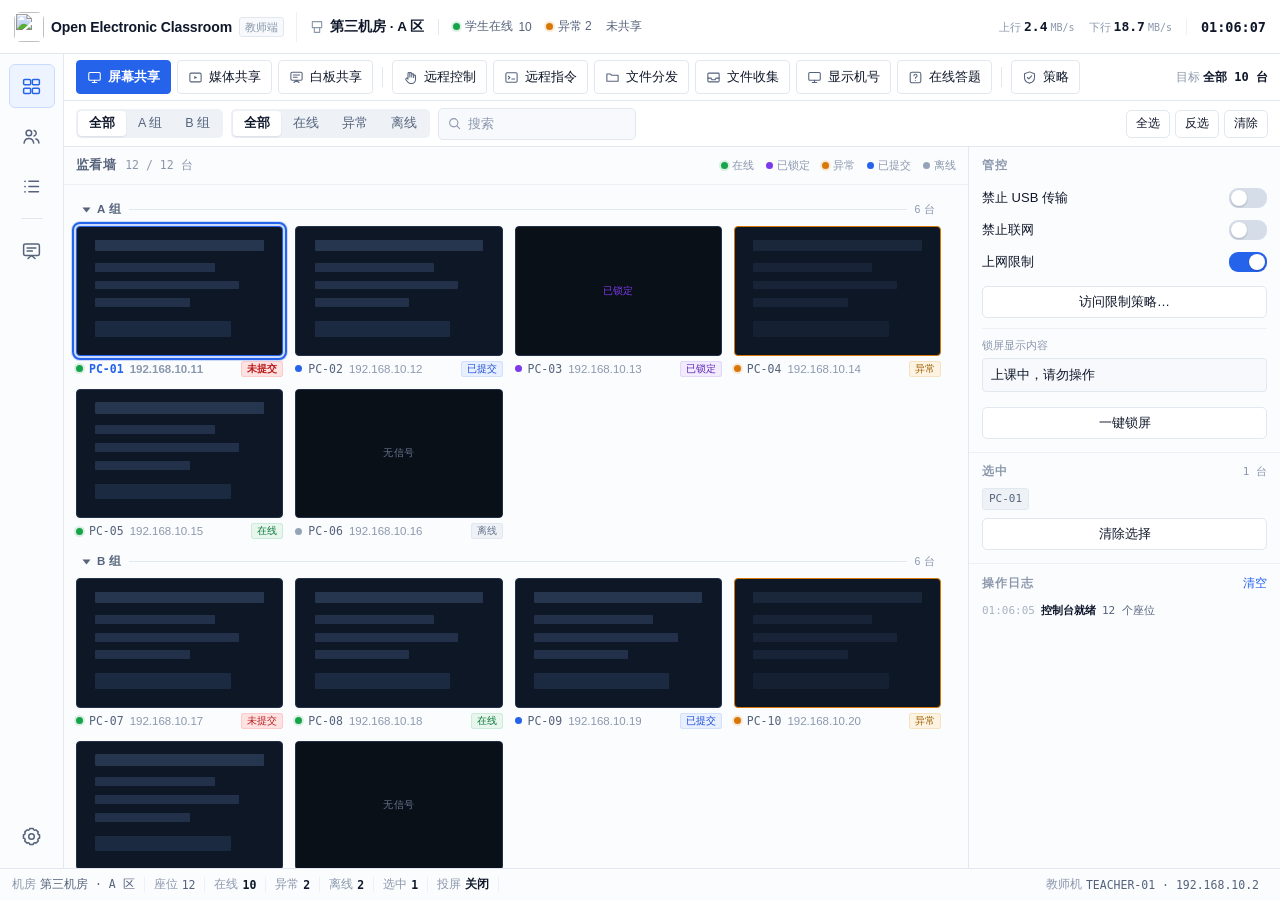
==== Teacher/web-console/index.html @ ee1d88e8 "feat(web-console): 机房控制台界面重做 - 监看墙按组分组、可折叠；状态标签（在线/已锁定/异常/已提交/离线） - 管控栏：禁止USB、禁止联网、上网限制；锁屏内容与一键锁屏 - " ====
<!doctype html>
<html lang="zh-CN">
<head>
  <meta charset="UTF-8">
  <meta name="viewport" content="width=device-width, initial-scale=1.0">
  <title>Open Electronic Classroom · 机房控制面板</title>
  <link rel="stylesheet" href="./styles.css">
</head>
<body>
  <svg class="sprite" aria-hidden="true">
    <symbol id="i-screen" viewBox="0 0 24 24"><rect x="2.8" y="4" width="18.4" height="12.5" rx="1.6"/><path d="M8.5 20h7M12 16.5V20"/></symbol>
    <symbol id="i-wall" viewBox="0 0 24 24"><rect x="3" y="4" width="8" height="6" rx="1.2"/><rect x="13" y="4" width="8" height="6" rx="1.2"/><rect x="3" y="14" width="8" height="6" rx="1.2"/><rect x="13" y="14" width="8" height="6" rx="1.2"/></symbol>
    <symbol id="i-list" viewBox="0 0 24 24"><path d="M9 6h11M9 12h11M9 18h11"/><circle cx="4.6" cy="6" r="1" fill="currentColor" stroke="none"/><circle cx="4.6" cy="12" r="1" fill="currentColor" stroke="none"/><circle cx="4.6" cy="18" r="1" fill="currentColor" stroke="none"/></symbol>
    <symbol id="i-seat" viewBox="0 0 24 24"><path d="M5 4h14v9H5z"/><path d="M8 13v7M16 13v7M8 20h8"/></symbol>
    <symbol id="i-power" viewBox="0 0 24 24"><path d="M12 3.6v7.2"/><path d="M7.3 6.7a7.4 7.4 0 1 0 9.4 0"/></symbol>
    <symbol id="i-lock" viewBox="0 0 24 24"><rect x="4.6" y="10.4" width="14.8" height="10" rx="1.6"/><path d="M8 10.4V8a4 4 0 0 1 8 0v2.4"/></symbol>
    <symbol id="i-blank" viewBox="0 0 24 24"><rect x="2.8" y="4" width="18.4" height="12.5" rx="1.6"/><path d="M8.5 20h7M12 16.5V20M4.6 3.6l14.8 14.8"/></symbol>
    <symbol id="i-folder" viewBox="0 0 24 24"><path d="M3 6.5h6l2 2h10v9.5H3z"/></symbol>
    <symbol id="i-globe" viewBox="0 0 24 24"><circle cx="12" cy="12" r="8.6"/><path d="M3.6 10h16.8M3.6 14h16.8M12 3.4c2.2 2.4 3.2 5.4 3.2 8.6S14.2 18.2 12 20.6C9.8 18.2 8.8 15.2 8.8 12S9.8 5.8 12 3.4Z"/></symbol>
    <symbol id="i-media" viewBox="0 0 24 24"><rect x="3" y="5" width="18" height="14" rx="2"/><path d="m10 9.5 5 2.5-5 2.5z" fill="currentColor" stroke="none"/></symbol>
    <symbol id="i-board" viewBox="0 0 24 24"><rect x="3" y="3.5" width="18" height="13" rx="2"/><path d="M8 20l4-3.5 4 3.5M7 8h10M7 11.5h6"/></symbol>
    <symbol id="i-terminal" viewBox="0 0 24 24"><rect x="3" y="4.5" width="18" height="15" rx="2"/><path d="m7 10 2.5 2.2L7 14.4M12.5 14.5h4.5"/></symbol>
    <symbol id="i-policy" viewBox="0 0 24 24"><path d="M12 3 20 6v5.4c0 4.6-3.2 8.4-8 9.6-4.8-1.2-8-5-8-9.6V6z"/><path d="m8.6 12 2.2 2.2 4.6-4.8"/></symbol>
    <symbol id="i-answer" viewBox="0 0 24 24"><rect x="3.5" y="3.5" width="17" height="17" rx="3"/><path d="M9.5 9.3a2.5 2.5 0 1 1 3.4 2.3c-.8.35-1.1.85-1.1 1.7M11.9 16.8h.01"/></symbol>
    <symbol id="i-inbox" viewBox="0 0 24 24"><path d="M3 13V6.5A1.5 1.5 0 0 1 4.5 5h15A1.5 1.5 0 0 1 21 6.5V13"/><path d="M3 13h5l1.5 2.5h5L16 13h5v4.5A1.5 1.5 0 0 1 19.5 19h-15A1.5 1.5 0 0 1 3 17.5z"/></symbol>
    <symbol id="i-app" viewBox="0 0 24 24"><rect x="3" y="4" width="18" height="16" rx="1.8"/><path d="m10 8.5 5.5 3.5L10 15.5z" fill="currentColor" stroke="none"/></symbol>
    <symbol id="i-control" viewBox="0 0 24 24"><path d="M8 13V5.5a1.5 1.5 0 0 1 3 0V11m0-5.5a1.5 1.5 0 0 1 3 0V11m0-3.5a1.5 1.5 0 0 1 3 0V12m0-2.5a1.5 1.5 0 0 1 3 0v5.8c0 3.4-2.7 6.2-6.1 6.2h-1.4a6 6 0 0 1-4.2-1.7L4.8 16a1.7 1.7 0 0 1 2.4-2.4L8 14.5"/></symbol>
    <symbol id="i-users" viewBox="0 0 24 24"><circle cx="9" cy="8" r="3.2"/><path d="M3.5 19.5c.5-3.3 2.4-5.2 5.5-5.2s5 1.9 5.5 5.2"/><path d="M15 5.2a3.2 3.2 0 0 1 0 6.2M17 14.8c2.2.4 3.3 2 3.5 4.7"/></symbol>
    <symbol id="i-usb" viewBox="0 0 24 24"><path d="M12 3v13M12 3 9.8 5.5M12 3l2.2 2.5M12 9.5 7 13v2.5M12 7l5 3v2.5M12 16a2 2 0 1 0 0 4 2 2 0 0 0 0-4Z"/></symbol>
    <symbol id="i-wifi" viewBox="0 0 24 24"><path d="M3 8.5a14.5 14.5 0 0 1 18 0M6 12a10.1 10.1 0 0 1 12 0M9 15.3a5.1 5.1 0 0 1 6 0"/><circle cx="12" cy="19" r="1.1" fill="currentColor" stroke="none"/></symbol>
    <symbol id="i-shield" viewBox="0 0 24 24"><path d="M12 3 20 6v5.4c0 4.6-3.2 8.4-8 9.6-4.8-1.2-8-5-8-9.6V6z"/><path d="m8.6 12 2.2 2.2 4.6-4.8"/></symbol>
    <symbol id="i-search" viewBox="0 0 24 24"><circle cx="10.8" cy="10.8" r="6.6"/><path d="m15.8 15.8 4.4 4.4"/></symbol>
    <symbol id="i-settings" viewBox="0 0 24 24"><circle cx="12" cy="12" r="3.2"/><path d="M19.4 15a1.7 1.7 0 0 0 .3 1.9l.1.1-2.8 2.8-.1-.1a1.7 1.7 0 0 0-1.9-.3 1.7 1.7 0 0 0-1 1.6v.2h-4V21a1.7 1.7 0 0 0-1-1.6 1.7 1.7 0 0 0-1.9.3l-.1.1L4.2 17l.1-.1a1.7 1.7 0 0 0 .3-1.9A1.7 1.7 0 0 0 3 14H2.8v-4H3a1.7 1.7 0 0 0 1.6-1 1.7 1.7 0 0 0-.3-1.9L4.2 7 7 4.2l.1.1A1.7 1.7 0 0 0 9 4.6a1.7 1.7 0 0 0 1-1.6v-.2h4V3a1.7 1.7 0 0 0 1 1.6 1.7 1.7 0 0 0 1.9-.3l.1-.1L19.8 7l-.1.1a1.7 1.7 0 0 0-.3 1.9 1.7 1.7 0 0 0 1.6 1h.2v4H21a1.7 1.7 0 0 0-1.6 1Z"/></symbol>
    <symbol id="i-check" viewBox="0 0 24 24"><path d="m5 12 4.2 4.2L19 6.5"/></symbol>
  </svg>

  <div class="shell">
    <header class="topbar">
      <div class="brand">
        <img class="brand-mark" src="../icon/first/app-icon.png" alt="" draggable="false">
        <span class="brand-name">Open Electronic Classroom</span>
        <span class="brand-tag">教师端</span>
      </div>

      <div class="topbar-mid">
        <span class="room">
          <svg class="room-icon"><use href="#i-seat"></use></svg>
          第三机房 · A 区
        </span>
        <span class="topbar-div"></span>
        <span class="status-inline"><i class="led" data-tone="ok"></i>学生在线 <span id="topOnline">12</span></span>
        <span class="status-inline"><i class="led" data-tone="warn"></i>异常 2</span>
        <span class="status-inline"><i class="led" data-tone="live" id="castLed" hidden></i><span id="castState">投屏关闭</span></span>
      </div>

      <div class="topbar-right">
        <span class="metric"><span class="metric-k">上行</span><span class="metric-v">2.4</span><span class="metric-u">MB/s</span></span>
        <span class="metric"><span class="metric-k">下行</span><span class="metric-v">18.7</span><span class="metric-u">MB/s</span></span>
        <time class="clock" id="clock">13:56:00</time>
      </div>
    </header>

    <div class="body">
      <nav class="rail" aria-label="视图与快捷开关">
        <button type="button" class="rail-btn is-active" data-view="wall" aria-label="监看墙" title="监看墙">
          <svg><use href="#i-wall"></use></svg>
        </button>
        <button type="button" class="rail-btn" data-view="groups" aria-label="分组管理" title="分组管理">
          <svg><use href="#i-users"></use></svg>
        </button>
        <button type="button" class="rail-btn" data-view="list" aria-label="列表" title="列表">
          <svg><use href="#i-list"></use></svg>
        </button>
        <span class="rail-div"></span>
        <button type="button" class="rail-btn" data-view="board" aria-label="白板" title="白板">
          <svg><use href="#i-board"></use></svg>
        </button>
        <span class="rail-spacer"></span>
        <button type="button" class="rail-btn" id="railSettings" aria-label="设置" title="设置">
          <svg><use href="#i-settings"></use></svg>
        </button>
      </nav>

      <main class="stage">
        <div class="actionbar" role="toolbar" aria-label="设备操作">
          <button type="button" class="abtn abtn-primary" id="castToggle">
            <svg><use href="#i-screen"></use></svg>
            <span id="castToggleLabel">屏幕共享</span>
          </button>
          <button type="button" class="abtn" id="mediaBtn">
            <svg><use href="#i-media"></use></svg>媒体共享
          </button>
          <button type="button" class="abtn" id="boardBtn">
            <svg><use href="#i-board"></use></svg>白板共享
          </button>
          <span class="ab-div"></span>
          <button type="button" class="abtn" id="remoteBtn">
            <svg><use href="#i-control"></use></svg>远程控制
          </button>
          <button type="button" class="abtn" id="remoteCmdBtn">
            <svg><use href="#i-terminal"></use></svg>远程指令
          </button>
          <button type="button" class="abtn" data-task="file">
            <svg><use href="#i-folder"></use></svg>文件分发
          </button>
          <button type="button" class="abtn" id="collectBtn">
            <svg><use href="#i-inbox"></use></svg>文件收集
          </button>
          <button type="button" class="abtn" id="labelBtn">
            <svg><use href="#i-screen"></use></svg>显示机号
          </button>
          <button type="button" class="abtn" id="quizBtn">
            <svg><use href="#i-answer"></use></svg>在线答题
          </button>
          <span class="ab-div"></span>
          <button type="button" class="abtn" id="policyBarBtn">
            <svg><use href="#i-policy"></use></svg>策略
          </button>
          <span class="ab-right">目标 <b id="targetLabel">全部 10 台</b></span>
        </div>

        <div class="toolbar">
          <div class="seg" id="rowSeg" role="group" aria-label="组筛选">
            <button type="button" class="is-active" data-row="">全部</button>
            <button type="button" data-row="A">A 组</button>
            <button type="button" data-row="B">B 组</button>
          </div>
          <div class="seg" id="stateSeg" role="group" aria-label="状态筛选">
            <button type="button" class="is-active" data-state="">全部</button>
            <button type="button" data-state="online">在线</button>
            <button type="button" data-state="alert">异常</button>
            <button type="button" data-state="offline">离线</button>
          </div>
          <label class="search">
            <svg><use href="#i-search"></use></svg>
            <input id="searchInput" type="search" placeholder="搜索" draggable="false" autocomplete="off">
          </label>
          <div class="toolbar-right">
            <button type="button" class="btn btn-sm" id="selectAllBtn">全选</button>
            <button type="button" class="btn btn-sm" id="invertBtn">反选</button>
            <button type="button" class="btn btn-sm" id="clearBtn">清除</button>
          </div>
        </div>

        <div class="stage-head">
          <h2 id="stageTitle">座位图</h2>
          <span class="count" id="visibleCount">12 台</span>
          <div class="legend">
            <span><i class="led" data-tone="ok"></i>在线</span>
            <span><i class="led" data-tone="lock"></i>已锁定</span>
            <span><i class="led" data-tone="warn"></i>异常</span>
            <span><i class="led" data-tone="submit"></i>已提交</span>
            <span><i class="led" data-tone="off"></i>离线</span>
          </div>
        </div>

        <div class="stage-body" id="stageBody"></div>

        <div class="panel-inline" aria-label="集中控制">
          <section class="block">
            <header class="block-head"><h3>管控</h3></header>
            <label class="row">
              <span class="row-k">禁止 USB 传输</span>
              <input type="checkbox" class="sw" id="swUsb">
              <span class="sw-ui"></span>
            </label>
            <label class="row">
              <span class="row-k">禁止联网</span>
              <input type="checkbox" class="sw" id="swOffline">
              <span class="sw-ui"></span>
            </label>
            <label class="row">
              <span class="row-k">上网限制</span>
              <input type="checkbox" class="sw" id="swInternet" checked>
              <span class="sw-ui"></span>
            </label>
            <button type="button" class="btn btn-block" id="policyBtn">访问限制策略…</button>

            <div class="lock-box">
              <label class="field-k" for="lockMessage">锁屏显示内容</label>
              <input class="input" id="lockMessage" type="text" value="上课中，请勿操作" maxlength="60" aria-label="锁屏显示内容">
              <button type="button" class="btn btn-block" id="lockToggleBtn">一键锁屏</button>
            </div>
          </section>

          <section class="block">
            <header class="block-head">
              <h3>选中</h3>
              <span class="block-hint" id="selCount">1 台</span>
            </header>
            <div class="chips" id="selChips"></div>
            <button type="button" class="btn btn-block" id="clearSelBtn">清除选择</button>
          </section>

          <section class="block block-log">
            <header class="block-head">
              <h3>操作日志</h3>
              <button type="button" class="link" id="logClearBtn">清空</button>
            </header>
            <ul class="log" id="logList"></ul>
          </section>
        </div>
      </main>
    </div>

    <footer class="statusbar">
      <span class="sb-item"><span class="sb-k">机房</span>第三机房 · A 区</span>
      <span class="sb-item"><span class="sb-k">座位</span>12</span>
      <span class="sb-item"><span class="sb-k">在线</span><b id="sbOnline">10</b></span>
      <span class="sb-item"><span class="sb-k">异常</span><b id="sbAlert">2</b></span>
      <span class="sb-item"><span class="sb-k">离线</span><b id="sbOffline">2</b></span>
      <span class="sb-item"><span class="sb-k">选中</span><b id="sbSelected">1</b></span>
      <span class="sb-item"><span class="sb-k">投屏</span><b id="sbCast">关闭</b></span>
      <span class="sb-item sb-right"><span class="sb-k">教师机</span>TEACHER-01 · 192.168.10.2</span>
    </footer>
  </div>

  <dialog class="modal" id="taskDialog">
    <form method="dialog" class="modal-box">
      <header class="modal-head">
        <h2 id="taskTitle">下发文件</h2>
        <span class="modal-hint" id="taskHint">目标：选中 1 台</span>
      </header>
      <div class="modal-body" id="taskBody"></div>
      <footer class="modal-foot">
        <button type="button" class="btn" data-close>取消</button>
        <button type="button" class="btn btn-primary" id="taskConfirm">确认下发</button>
      </footer>
    </form>
  </dialog>

  <dialog class="modal modal-sm" id="groupDialog">
    <form method="dialog" class="modal-box">
      <header class="modal-head">
        <h2>新建分组</h2>
      </header>
      <div class="modal-body">
        <input class="input" id="groupField" type="text" maxlength="8" autocomplete="off" placeholder="分组名称" draggable="false">
      </div>
      <footer class="modal-foot">
        <button type="button" class="btn" data-close>取消</button>
        <button type="button" class="btn btn-primary" id="groupSave">保存</button>
      </footer>
    </form>
  </dialog>

  <dialog class="modal modal-sm" id="renameDialog">
    <form method="dialog" class="modal-box">
      <header class="modal-head">
        <h2>重命名</h2>
        <span class="modal-hint" id="renameHint">PC-01</span>
      </header>
      <div class="modal-body">
        <input class="input" id="renameField" type="text" maxlength="16" autocomplete="off" draggable="false" aria-label="机号">
      </div>
      <footer class="modal-foot">
        <button type="button" class="btn" data-close>取消</button>
        <button type="button" class="btn btn-primary" id="renameSave">保存</button>
      </footer>
    </form>
  </dialog>

  <dialog class="modal modal-sm" id="confirmDialog">
    <form method="dialog" class="modal-box">
      <header class="modal-head">
        <h2 id="confirmTitle">确认</h2>
      </header>
      <div class="modal-body">
        <p class="note" id="confirmText"></p>
      </div>
      <footer class="modal-foot">
        <button type="button" class="btn" data-close>取消</button>
        <button type="button" class="btn btn-primary" id="confirmOk">确认</button>
      </footer>
    </form>
  </dialog>

  <dialog class="modal" id="mediaDialog">
    <form method="dialog" class="modal-box">
      <header class="modal-head">
        <h2>媒体共享</h2>
        <span class="modal-hint" id="mediaHint"></span>
      </header>
      <div class="modal-body">
        <label class="drop" id="mediaDrop">
          <span id="mediaLabel">选择文件</span>
          <input type="file" id="mediaInput" accept="video/*,audio/*,image/*" hidden>
        </label>
      </div>
      <footer class="modal-foot">
        <button type="button" class="btn" data-close>取消</button>
        <button type="button" class="btn btn-primary" id="mediaStart">投放</button>
      </footer>
    </form>
  </dialog>

  <dialog class="modal" id="terminalDialog">
    <form method="dialog" class="modal-box">
      <header class="modal-head">
        <h2>远程指令</h2>
        <span class="modal-hint" id="termHost">PC-01</span>
      </header>
      <div class="modal-body">
        <pre class="term" id="termOut"></pre>
        <div class="term-input">
          <span class="term-prompt">C:\&gt;</span>
          <input id="termField" class="input" type="text" autocomplete="off" spellcheck="false" placeholder="命令">
          <button type="button" class="btn btn-sm" id="termSend">发送</button>
        </div>
      </div>
      <footer class="modal-foot">
        <button type="button" class="btn" data-close>关闭</button>
      </footer>
    </form>
  </dialog>

  <dialog class="modal" id="remoteDialog">
    <form method="dialog" class="modal-box">
      <header class="modal-head">
        <h2>远程控制</h2>
      </header>
      <div class="modal-body">
        <div class="pick-list" id="remoteList"></div>
      </div>
      <footer class="modal-foot">
        <button type="button" class="btn" data-close>取消</button>
      </footer>
    </form>
  </dialog>

  <dialog class="modal" id="policyDialog">
    <form method="dialog" class="modal-box">
      <header class="modal-head">
        <h2>策略</h2>
        <span class="modal-hint">
          <span class="dirty-flag" id="policyDirty" hidden>未保存 ·</span>
          <span id="policyHint">同步至在线 10 台</span>
        </span>
      </header>
      <div class="modal-body">
        <div class="seg" id="policyTabSeg" role="tablist" aria-label="策略分类">
          <button type="button" class="is-active" data-tab="access">访问限制</button>
          <button type="button" data-tab="proc">异常程序</button>
        </div>

        <div id="policyAccessPane">
        <div class="field-block">
          <span class="field-k">限制方式</span>
          <div class="seg" id="policyModeSeg" role="group" aria-label="限制方式">
            <button type="button" class="is-active" data-mode="whitelist">白名单</button>
            <button type="button" data-mode="blacklist">黑名单</button>
            <button type="button" data-mode="blockall">完全禁止</button>
          </div>
        </div>

        <div class="field-block" id="policyListBlock">
          <span class="field-k">预设</span>
          <div class="preset-row">
            <select class="input" id="presetSelect" aria-label="预设"></select>
            <button type="button" class="btn btn-sm" id="presetDelete" disabled>删除</button>
          </div>
          <div class="preset-save">
            <input class="input" id="presetName" type="text" placeholder="预设名称" maxlength="20" draggable="false" aria-label="预设名称">
            <button type="button" class="btn btn-sm" id="presetSave">存为预设</button>
          </div>

          <div class="field-label-row">
            <label class="field-label" id="sitesLabel" for="tagInputField">允许访问的网站</label>
            <span class="field-tip">点击域名即可删除</span>
          </div>
          <div class="tag-input" id="tagInput">
            <input id="tagInputField" type="text" placeholder="域名" draggable="false" autofocus>
          </div>
        </div>


        <label class="row row-block" id="policyLogRow">
          <span class="row-k">记录访问日志</span>
          <input type="checkbox" class="sw" id="policyLog">
          <span class="sw-ui"></span>
        </label>
        </div>

        <div id="policyProcPane" hidden>
          <div class="field-label-row">
            <span class="field-label">检测的进程</span>
            <span class="field-tip">点击名称即可删除</span>
          </div>
          <div class="tag-input" id="procTags">
            <input id="procField" type="text" placeholder="进程名" draggable="false">
          </div>

          <div class="field-block field-block-tight">
            <span class="field-k">处理方式</span>
            <div class="seg seg-fit" id="procModeSeg" role="group" aria-label="处理方式">
              <button type="button" class="is-active" data-proc="block">直接拦截</button>
              <button type="button" data-proc="report">记录后手动处理</button>
            </div>
          </div>
        </div>
      </div>
      <footer class="modal-foot">
        <button type="button" class="btn" data-close>取消</button>
        <button type="button" class="btn btn-primary" id="policySave">保存并同步</button>
      </footer>
    </form>
  </dialog>

  <dialog class="modal" id="settingsDialog">
    <form method="dialog" class="modal-box">
      <header class="modal-head">
        <h2>控制台设置</h2>
        <span class="modal-hint">
          <span class="dirty-flag" id="settingsDirty" hidden>未保存 ·</span>
          <span>v1.0</span>
        </span>
      </header>
      <div class="modal-body">
        <label class="field field-block">
          <span class="field-k">默认广播来源</span>
          <select id="setSource">
            <option>整个屏幕</option>
            <option>应用窗口</option>
            <option>扩展屏</option>
          </select>
        </label>
        <label class="field field-block">
          <span class="field-k">座位图列数</span>
          <select id="setColumns">
            <option>自动</option>
            <option>每行 4 台</option>
            <option>每行 6 台</option>
          </select>
        </label>
      </div>
      <footer class="modal-foot">
        <button type="button" class="btn" data-close>取消</button>
        <button type="button" class="btn btn-primary" id="settingsSave">保存</button>
      </footer>
    </form>
  </dialog>

  <div class="ctx" id="ctxMenu" hidden></div>

  <div class="toasts" id="toasts" aria-live="polite"></div>

  <script src="./app.js"></script>
</body>
</html>
---- Teacher/web-console/styles.css ----
/* ============================================================
   Open Electronic Classroom · 机房控制面板
   控制台风格：高密度、细边框、单一强调色、状态灯驱动
   ============================================================ */

:root {
  --bg: #e8ecf2;
  --panel: #ffffff;
  --panel-2: #f7f9fc;
  --panel-3: #fbfcfe;
  --line: #e2e8f0;
  --line-2: #edf1f6;
  --text: #0f172a;
  --text-2: #55637b;
  --text-3: #8b98ac;
  --accent: #2563eb;
  --accent-dark: #1d4ed8;
  --accent-soft: #eef4ff;
  --ok: #16a34a;
  --idle: #0ea5e9;
  --lock: #7c3aed;
  --warn: #d97706;
  --off: #94a3b8;
  --mono: ui-monospace, "Cascadia Mono", "Consolas", "SFMono-Regular", monospace;
  --font: "Segoe UI", "Microsoft YaHei UI", "Microsoft YaHei", "PingFang SC", sans-serif;
}

* {
  box-sizing: border-box;
}

html,
body {
  height: 100%;
  margin: 0;
  font-size: 13.5px;
}

body {
  padding: 0;
  overflow: hidden;
  color: var(--text);
  background: var(--bg);
  font-family: var(--font);
  font-size: 13.5px;
  -webkit-font-smoothing: antialiased;
  cursor: default;
}

input,
textarea,
select {
  -webkit-user-select: text;
  user-select: text;
}

/* 只在界面框架上禁用选择，输入框保持浏览器原生行为 */
.topbar,
.rail,
.toolbar,
.actionbar,
.stage-head,
.statusbar,
.panel-inline,
.modal-head,
.modal-foot,
.ctx,
.toasts,
.board-toolbar,
.mon,
.seat,
.group-head,
.tbl thead {
  -webkit-user-select: none;
  user-select: none;
}

img {
  -webkit-user-drag: none;
}

::selection {
  color: inherit;
  background: rgba(37, 99, 235, 0.24);
}

button,
input,
select {
  font-family: inherit;
}

svg {
  fill: none;
  stroke: currentColor;
  stroke-width: 1.7;
  stroke-linecap: round;
  stroke-linejoin: round;
}

.sprite {
  position: absolute;
  width: 0;
  height: 0;
  overflow: hidden;
}

:where(button, input, select, [tabindex]):focus-visible {
  outline: 2px solid rgba(37, 99, 235, 0.45);
  outline-offset: 1px;
}

/* ---------- 外壳 ---------- */
.shell {
  display: grid;
  grid-template-rows: 54px minmax(0, 1fr) 32px;
  width: 100%;
  height: 100%;
  overflow: hidden;
  background: var(--panel);
}

/* ---------- 顶栏 ---------- */
.topbar {
  display: flex;
  align-items: center;
  min-width: 0;
  padding: 0 14px;
  background: var(--panel);
  border-bottom: 1px solid var(--line);
  gap: 12px;
}

.brand {
  display: flex;
  align-items: center;
  gap: 7px;
  padding-right: 12px;
  border-right: 1px solid var(--line-2);
}

.brand-mark {
  width: 30px;
  height: 30px;
  border-radius: 7px;
  object-fit: cover;
  flex: 0 0 auto;
}

.brand-name {
  font-size: 14px;
  font-weight: 650;
  letter-spacing: -0.1px;
  white-space: nowrap;
}

.brand-tag {
  padding: 0 5px;
  color: var(--text-3);
  background: var(--panel-2);
  border: 1px solid var(--line);
  border-radius: 3px;
  font-size: 11px;
  line-height: 18px;
}

.topbar-mid {
  display: flex;
  align-items: center;
  gap: 14px;
  min-width: 0;
  overflow: hidden;
}

.room {
  display: flex;
  align-items: center;
  gap: 5px;
  font-size: 13.5px;
  font-weight: 600;
  white-space: nowrap;
}

.room-icon {
  width: 16px;
  height: 16px;
  color: var(--text-3);
}

.topbar-div {
  width: 1px;
  height: 16px;
  background: var(--line);
}

.status-inline {
  display: flex;
  align-items: center;
  gap: 5px;
  color: var(--text-2);
  font-size: 12px;
  white-space: nowrap;
}

.topbar-right {
  display: flex;
  align-items: center;
  margin-left: auto;
  gap: 14px;
}

.metric {
  display: flex;
  align-items: baseline;
  gap: 3px;
  font-family: var(--mono);
  font-size: 11.5px;
  color: var(--text-3);
}

.metric-k {
  color: var(--text-3);
  font-size: 11px;
}

.metric-v {
  color: var(--text);
  font-size: 13px;
  font-weight: 600;
}

.metric-u {
  font-size: 10px;
}

.clock {
  padding-left: 14px;
  color: var(--text);
  border-left: 1px solid var(--line-2);
  font-family: var(--mono);
  font-size: 13.5px;
  font-variant-numeric: tabular-nums;
  font-weight: 600;
}

/* ---------- 状态灯 ---------- */
.led {
  width: 7px;
  height: 7px;
  background: var(--off);
  border-radius: 50%;
  flex: 0 0 auto;
}

.led[data-tone="ok"] { background: var(--ok); box-shadow: 0 0 0 2px rgba(22, 163, 74, 0.15); }
.led[data-tone="idle"] { background: var(--idle); }
.led[data-tone="lock"] { background: var(--lock); }
.led[data-tone="warn"] { background: var(--warn); box-shadow: 0 0 0 2px rgba(217, 119, 6, 0.15); }
.led[data-tone="submit"] { background: #2563eb; }
.led[data-tone="off"] { background: var(--off); }
.led[data-tone="live"] { background: #e11d48; animation: pulse 1.4s ease-in-out infinite; }

@keyframes pulse {
  50% { opacity: 0.35; }
}

/* ---------- 主体 ---------- */
.body {
  display: grid;
  grid-template-columns: 64px minmax(0, 1fr);
  min-height: 0;
}

.rail {
  display: flex;
  align-items: center;
  flex-direction: column;
  padding: 10px 0;
  background: var(--panel-3);
  border-right: 1px solid var(--line);
  gap: 6px;
}

.rail-btn {
  display: grid;
  width: 46px;
  height: 44px;
  padding: 0;
  color: var(--text-2);
  background: transparent;
  border: 1px solid transparent;
  border-radius: 6px;
  place-items: center;
  cursor: pointer;
}

.rail-btn:hover {
  color: var(--text);
  background: #eef2f7;
}

.rail-btn.is-active {
  color: var(--accent);
  background: var(--accent-soft);
  border-color: #c9dcff;
}

.rail-btn svg {
  width: 21px;
  height: 21px;
}

.rail-div {
  width: 22px;
  height: 1px;
  margin: 4px 0;
  background: var(--line);
}

.rail-spacer {
  flex: 1;
}

/* ---------- 舞台 ---------- */
.stage {
  display: grid;
  grid-template-columns: minmax(0, 1fr) 312px;
  grid-template-rows: auto 46px 38px minmax(0, 1fr);
  grid-template-areas:
    "actions actions"
    "toolbar toolbar"
    "head    panel"
    "body    panel";
  min-width: 0;
  min-height: 0;
  background: var(--panel);
}

/* 工具条 */
.toolbar {
  display: flex;
  align-items: center;
  grid-area: toolbar;
  padding: 0 12px;
  border-bottom: 1px solid var(--line);
  gap: 8px;
}

.seg {
  display: inline-flex;
  padding: 2px;
  background: #eef2f7;
  border-radius: 5px;
  gap: 1px;
}

.seg button {
  padding: 4px 11px;
  color: var(--text-2);
  background: transparent;
  border: 0;
  border-radius: 4px;
  font-size: 12.5px;
  cursor: pointer;
  white-space: nowrap;
}

.seg button:hover {
  color: var(--text);
}

.field-block .seg {
  display: flex;
}

.modal-body > .seg {
  margin-bottom: 12px;
}

.field-block .seg.seg-fit {
  display: inline-flex;
  width: auto;
}

.modal .seg.seg-fit button {
  flex: 0 0 auto;
  padding: 5px 14px;
}

.field-block-tight {
  margin-top: 12px;
}

.preset-row {
  display: flex;
  align-items: center;
  gap: 6px;
}

.preset-row .input {
  min-width: 0;
  flex: 1;
}

.preset-row .btn {
  flex: 0 0 auto;
}

.is-disabled {
  opacity: 0.45;
  pointer-events: none;
}

.preset-save {
  display: flex;
  margin: 6px 0 10px;
  gap: 6px;
}

.preset-save .input {
  flex: 1;
  min-width: 0;
}

.field-block .input + .preset-save {
  margin-top: 6px;
}

#policyListBlock .input,
#policyListBlock select {
  width: 100%;
}

.modal .seg button {
  flex: 1;
  padding: 5px 10px;
}

.seg button.is-active {
  color: var(--text);
  background: var(--panel);
  box-shadow: 0 1px 2px rgba(15, 23, 42, 0.09);
  font-weight: 600;
}

.seg-sm button {
  padding: 3px 8px;
  font-size: 12px;
}

.search {
  display: flex;
  align-items: center;
  height: 32px;
  min-width: 198px;
  padding: 0 8px;
  background: var(--panel-2);
  border: 1px solid var(--line);
  border-radius: 5px;
  gap: 6px;
}

.search svg {
  width: 15px;
  height: 15px;
  color: var(--text-3);
  flex: 0 0 auto;
}

.search input {
  width: 100%;
  padding: 0;
  color: var(--text);
  background: transparent;
  border: 0;
  outline: 0;
  font-size: 12.5px;
}

.search input::placeholder {
  color: var(--text-3);
}

.toolbar-right {
  display: flex;
  margin-left: auto;
  gap: 5px;
}

/* 按钮 */
.btn {
  display: inline-flex;
  align-items: center;
  justify-content: center;
  height: 32px;
  padding: 0 12px;
  color: var(--text);
  background: var(--panel);
  border: 1px solid var(--line);
  border-radius: 5px;
  font-size: 13px;
  cursor: pointer;
  gap: 5px;
  white-space: nowrap;
}

.btn:hover {
  background: var(--panel-2);
  border-color: #cbd5e1;
}

.btn:active {
  background: #eef2f7;
}

.btn-sm {
  height: 28px;
  padding: 0 9px;
  font-size: 12px;
}

.btn-block {
  display: flex;
  width: 100%;
  margin-top: 8px;
}

.btn-primary {
  color: #fff;
  background: var(--accent);
  border-color: var(--accent);
  font-weight: 600;
}

.btn-primary:hover {
  background: var(--accent-dark);
  border-color: var(--accent-dark);
}

.btn-primary:active {
  background: #1e40af;
}

.btn svg {
  width: 15px;
  height: 15px;
}

.link {
  padding: 0;
  color: var(--accent);
  background: transparent;
  border: 0;
  font-size: 12px;
  cursor: pointer;
}

/* 舞台标题 */
.stage-head {
  display: flex;
  align-items: center;
  grid-area: head;
  padding: 0 12px;
  background: var(--panel-3);
  border-bottom: 1px solid var(--line-2);
  gap: 9px;
}

.stage-head h2 {
  margin: 0;
  font-size: 12.5px;
  font-weight: 700;
  letter-spacing: 0.03em;
  color: var(--text-2);
}

.count {
  color: var(--text-3);
  font-family: var(--mono);
  font-size: 11.5px;
}

.legend {
  display: flex;
  align-items: center;
  margin-left: auto;
  color: var(--text-3);
  font-size: 11px;
  gap: 12px;
}

.legend span {
  display: flex;
  align-items: center;
  gap: 4px;
}

/* 操作条 */
.actionbar {
  display: flex;
  align-items: center;
  grid-area: actions;
  min-height: 46px;
  padding: 6px 12px;
  overflow: hidden;
  background: var(--panel);
  border-bottom: 1px solid var(--line);
  flex-wrap: wrap;
  align-content: center;
  gap: 6px;
}

.abtn {
  display: inline-flex;
  align-items: center;
  height: 34px;
  padding: 0 10px;
  color: var(--text);
  background: var(--panel);
  border: 1px solid var(--line);
  border-radius: 4px;
  font-size: 13px;
  cursor: pointer;
  gap: 6px;
  white-space: nowrap;
}

.abtn:hover {
  background: var(--panel-2);
  border-color: #cbd5e1;
}

.abtn:active {
  background: #eef2f7;
}

.abtn svg {
  width: 15px;
  height: 15px;
  color: var(--text-2);
}

.abtn-primary {
  color: #fff;
  background: var(--accent);
  border-color: var(--accent);
  font-weight: 600;
}

.abtn-primary svg {
  color: #fff;
}

.abtn-primary:hover {
  background: var(--accent-dark);
  border-color: var(--accent-dark);
}

.abtn.is-on {
  color: #b91c1c;
  background: #fef2f2;
  border-color: #fecaca;
}

.abtn.is-on svg {
  color: #b91c1c;
}

.ab-div {
  width: 1px;
  height: 20px;
  margin: 0 3px;
  background: var(--line);
  flex: 0 0 auto;
}

.ab-right {
  margin-left: auto;
  color: var(--text-3);
  font-size: 12px;
  white-space: nowrap;
}

.ab-right b {
  color: var(--text);
  font-family: var(--mono);
  font-weight: 600;
}

/* 舞台内容 */
.stage-body {
  position: relative;
  grid-area: body;
  min-height: 0;
  overflow: auto;
  scrollbar-gutter: stable;
  background: #fbfcfe;
}

/* 框选矩形：固定在视口上，不参与内容尺寸计算，拖出边界也不会撑出滚动条 */
.marquee {
  position: fixed;
  z-index: 20;
  background: rgba(37, 99, 235, 0.12);
  border: 1px solid var(--accent);
  border-radius: 2px;
  pointer-events: none;
}

/* 右键菜单 */
.ctx {
  position: fixed;
  z-index: 100;
  min-width: 190px;
  padding: 4px;
  background: var(--panel);
  border: 1px solid var(--line);
  border-radius: 7px;
  box-shadow: 0 16px 36px rgba(15, 23, 42, 0.2);
}

.ctx-head {
  margin-bottom: 4px;
  padding: 5px 10px 6px;
  color: var(--text-3);
  border-bottom: 1px solid var(--line-2);
  font-family: var(--mono);
  font-size: 10.5px;
}

.ctx button {
  display: flex;
  align-items: center;
  width: 100%;
  padding: 7px 10px;
  color: var(--text);
  background: transparent;
  border: 0;
  border-radius: 4px;
  font-size: 12.5px;
  text-align: left;
  cursor: pointer;
  gap: 8px;
}

.ctx button svg {
  width: 14px;
  height: 14px;
  color: var(--text-3);
}

.ctx button:hover {
  color: var(--accent);
  background: var(--accent-soft);
}

.ctx button:hover svg {
  color: var(--accent);
}

.ctx-sep {
  height: 1px;
  margin: 4px 6px;
  background: var(--line-2);
}

/* 座位图 */
.seat-grid {
  display: grid;
  grid-template-columns: repeat(auto-fill, minmax(132px, 1fr));
  padding: 12px;
  gap: 9px;
}

.seat {
  position: relative;
  display: grid;
  min-height: 80px;
  padding: 9px 10px 9px 13px;
  overflow: hidden;
  text-align: left;
  background: var(--panel);
  border: 1px solid var(--line);
  border-radius: 5px;
  cursor: pointer;
  gap: 1px;
  align-content: center;
  transition: border-color 0.12s ease, background 0.12s ease;
}

.seat::before {
  position: absolute;
  top: 0;
  bottom: 0;
  left: 0;
  width: 3px;
  content: "";
  background: var(--off);
}

.seat[data-state="active"]::before { background: var(--ok); }
.seat[data-state="idle"]::before { background: var(--idle); }
.seat[data-state="locked"]::before { background: var(--lock); }
.seat[data-state="alert"]::before { background: var(--warn); }
.seat[data-state="offline"]::before { background: var(--off); }

.seat:hover {
  border-color: #b7c6dd;
  background: #fdfefe;
}

.seat.is-selected {
  background: var(--accent-soft);
  border-color: var(--accent);
  box-shadow: inset 0 0 0 2px var(--accent);
}

.seat.is-selected::after {
  position: absolute;
  top: 4px;
  right: 5px;
  color: var(--accent);
  font-size: 9px;
  content: "✓";
}

.seat-top {
  display: flex;
  align-items: center;
  gap: 5px;
}

.seat-id {
  color: var(--text-2);
  font-family: var(--mono);
  font-size: 12px;
  letter-spacing: 0.02em;
}

.seat-state {
  margin-left: auto;
  color: var(--text-3);
  font-size: 10.5px;
  white-space: nowrap;
}

.seat[data-state="active"] .seat-state { color: #0f7a3d; }
.seat[data-state="idle"] .seat-state { color: #0369a1; }
.seat[data-state="locked"] .seat-state { color: #5b21b6; }
.seat[data-state="alert"] .seat-state { color: #a16207; }

.seat-user {
  overflow: hidden;
  color: var(--text);
  font-size: 14.5px;
  font-weight: 600;
  text-overflow: ellipsis;
  white-space: nowrap;
}

.seat-meta {
  color: var(--text-3);
  font-family: var(--mono);
  font-size: 11px;
  letter-spacing: 0.01em;
}

.seat[data-state="offline"] .seat-user {
  color: var(--text-3);
  font-weight: 500;
}

.seat[data-state="offline"] .seat-meta {
  color: #b6c0cf;
}

.mon-chip {
  display: inline-flex;
  align-items: center;
  margin-left: auto;
  padding: 0 6px;
  border-radius: 3px;
  font-size: 10px;
  line-height: 16px;
  white-space: nowrap;
}

.mon-chip[data-state="online"] { color: #0f7a3d; background: #e8f7ee; box-shadow: inset 0 0 0 1px #cdebdb; }
.mon-chip[data-state="locked"] { color: #5b21b6; background: #f1ebfd; box-shadow: inset 0 0 0 1px #e2d7fb; }
.mon-chip[data-state="alert"] { color: #a16207; background: #fdf3e2; box-shadow: inset 0 0 0 1px #f6e2c0; }
.mon-chip[data-state="submitted"] { color: #1d4ed8; background: #e8effe; box-shadow: inset 0 0 0 1px #d3e0fd; }
.mon-chip[data-state="pending"] { color: #b91c1c; background: #fee2e2; box-shadow: inset 0 0 0 1px #fbcaca; }
.mon-chip[data-state="offline"] { color: #64748b; background: #eef2f7; box-shadow: inset 0 0 0 1px #e2e8f0; }

.mon-chip[data-tip]:hover::after {
  position: absolute;
  right: 0;
  bottom: calc(100% + 5px);
  padding: 4px 8px;
  color: #f8fafc;
  background: #0f172a;
  border-radius: 4px;
  box-shadow: 0 4px 10px rgba(15, 23, 42, 0.18);
  content: attr(data-tip);
  font-size: 10.5px;
  line-height: 1.5;
  white-space: nowrap;
  z-index: 6;
}

/* 监看墙 */
.wall {
  padding: 12px;
}

.group + .group {
  margin-top: 10px;
}

.group-head {
  display: flex;
  align-items: center;
  width: 100%;
  padding: 5px 6px;
  color: var(--text-2);
  background: transparent;
  border: 0;
  border-radius: 4px;
  font-size: 11.5px;
  font-weight: 650;
  letter-spacing: 0.02em;
  text-align: left;
  cursor: pointer;
  gap: 8px;
}

.group-head:hover {
  color: var(--text);
  background: var(--panel-2);
}

.group-caret {
  width: 0;
  height: 0;
  flex: 0 0 auto;
  margin-left: 2px;
  border-top: 4px solid transparent;
  border-bottom: 4px solid transparent;
  border-left: 5px solid currentColor;
  transition: transform 0.14s ease;
  transform: rotate(90deg);
}

.group.is-collapsed .group-caret {
  transform: rotate(0deg);
}

.group-name {
  flex: 0 0 auto;
}

.group-line {
  height: 1px;
  flex: 1 1 auto;
  background: var(--line);
}

.group-count {
  flex: 0 0 auto;
  color: var(--text-3);
  font-size: 10.5px;
  font-weight: 500;
}

.group-grid {
  display: grid;
  margin-top: 4px;
  grid-template-columns: repeat(auto-fill, minmax(205px, 1fr));
  gap: 12px;
}

.mon {
  display: grid;
  padding: 0;
  text-align: left;
  background: transparent;
  border: 0;
  cursor: pointer;
  gap: 5px;
}

.mon-screen {
  position: relative;
  display: block;
  overflow: hidden;
  aspect-ratio: 16 / 10;
  background: #0e1726;
  border: 1px solid #22304a;
  border-radius: 4px;
}

.mon:hover .mon-screen {
  border-color: #3b82f6;
}

.mon.is-selected .mon-screen {
  border-color: var(--accent);
  outline: 2px solid var(--accent);
  outline-offset: 2px;
  box-shadow: 0 0 0 5px rgba(37, 99, 235, 0.22);
}

.mon.is-selected .mon-label {
  color: var(--accent);
  font-weight: 600;
}

.sk {
  position: absolute;
  left: 9%;
  height: 7%;
  background: #22304a;
  border-radius: 1px;
}

.sk-1 { top: 10%; width: 82%; height: 9%; background: #26364f; }
.sk-2 { top: 28%; width: 58%; }
.sk-3 { top: 42%; width: 70%; }
.sk-4 { top: 56%; width: 46%; }
.sk-5 { top: 74%; width: 66%; height: 12%; background: #1c2a41; }

.mon[data-state="alert"] .mon-screen {
  border-color: var(--warn);
}

.mon[data-state="locked"] .mon-screen::after,
.mon[data-state="offline"] .mon-screen::after {
  position: absolute;
  inset: 0;
  display: grid;
  color: #64748b;
  background: #0a1018;
  font-size: 10px;
  letter-spacing: 0.04em;
  place-items: center;
}

.mon[data-state="locked"] .mon-screen::after { content: "已锁定"; color: var(--lock); }
.mon[data-state="offline"] .mon-screen::after { content: "无信号"; }

.mon[data-state="locked"] .sk,
.mon[data-state="offline"] .sk,
.mon[data-state="alert"] .sk {
  opacity: 0.5;
}

.mon-label {
  position: relative;
  display: flex;
  align-items: center;
  color: var(--text-2);
  font-family: var(--mono);
  font-size: 11.5px;
  gap: 6px;
  white-space: nowrap;
}

.mon-name {
  overflow: hidden;
  color: var(--text-3);
  font-family: var(--font);
  text-overflow: ellipsis;
}

/* 列表 */
.tbl {
  width: 100%;
  table-layout: fixed;
  border-collapse: collapse;
  font-size: 13px;
}

.tbl th {
  position: sticky;
  z-index: 1;
  top: 0;
  padding: 9px 12px;
  color: var(--text-3);
  background: var(--panel-3);
  border-bottom: 1px solid var(--line);
  font-size: 11.5px;
  font-weight: 600;
  text-align: left;
  white-space: nowrap;
}

.tbl td {
  padding: 9px 12px;
  border-bottom: 1px solid var(--line-2);
  white-space: nowrap;
}

.tbl tbody tr {
  cursor: pointer;
}

.tbl tbody tr:hover {
  background: #fafcff;
}

.tbl tbody tr.is-selected {
  background: var(--accent-soft);
}

.tbl tbody tr.is-selected td:first-child {
  box-shadow: inset 2px 0 0 var(--accent);
}

.cell-mono {
  font-family: var(--mono);
  font-size: 12px;
  color: var(--text-2);
}

.state-pill {
  display: inline-flex;
  align-items: center;
  padding: 0 7px;
  border-radius: 3px;
  font-size: 11.5px;
  line-height: 20px;
  gap: 4px;
}

.state-pill[data-state="active"] { color: #0f7a3d; background: #e8f7ee; }
.state-pill[data-state="idle"] { color: #0369a1; background: #e6f4fb; }
.state-pill[data-state="locked"] { color: #5b21b6; background: #f1ebfd; }
.state-pill[data-state="alert"] { color: #a16207; background: #fdf3e2; }
.state-pill[data-state="offline"] { color: #64748b; background: #eef2f7; }

.empty {
  display: grid;
  padding: 40px 0;
  color: var(--text-3);
  font-size: 13px;
  place-items: center;
}

/* ---------- 右侧控制区 ---------- */
.panel-inline {
  display: flex;
  grid-area: panel;
  flex-direction: column;
  min-height: 0;
  overflow: auto;
  background: var(--panel-3);
  border-left: 1px solid var(--line);
}

.block {
  padding: 11px 13px 13px;
  border-bottom: 1px solid var(--line-2);
}

.block-head {
  display: flex;
  align-items: center;
  justify-content: space-between;
  margin-bottom: 9px;
}

.block-head h3 {
  margin: 0;
  color: var(--text-3);
  font-size: 11.5px;
  font-weight: 700;
  letter-spacing: 0.08em;
}

.block-hint {
  color: var(--text-3);
  font-family: var(--mono);
  font-size: 11px;
}

.block-hint.is-live {
  color: #e11d48;
}

.field {
  display: flex;
  align-items: center;
  justify-content: space-between;
  margin-bottom: 7px;
  gap: 8px;
}

.field-k {
  color: var(--text-2);
  font-size: 12.5px;
}

.row {
  position: relative;
  display: flex;
  align-items: center;
  justify-content: space-between;
  padding: 6px 0;
  font-size: 13px;
  cursor: pointer;
  gap: 8px;
}

.row-k {
  color: var(--text);
}

.row-block {
  padding: 7px 0;
  border-top: 1px solid var(--line-2);
}

/* 开关 */
.sw {
  position: absolute;
  width: 0;
  height: 0;
  opacity: 0;
}

.sw-ui {
  position: relative;
  width: 38px;
  height: 20px;
  background: #d5dde8;
  border-radius: 9px;
  flex: 0 0 auto;
  transition: background 0.14s ease;
}

.sw-ui::after {
  position: absolute;
  top: 2px;
  left: 2px;
  width: 16px;
  height: 16px;
  content: "";
  background: #fff;
  border-radius: 50%;
  box-shadow: 0 1px 2px rgba(15, 23, 42, 0.25);
  transition: transform 0.14s ease;
}

.sw:checked + .sw-ui {
  background: var(--accent);
}

.sw:checked + .sw-ui::after {
  transform: translateX(18px);
}

.sw:focus-visible + .sw-ui {
  outline: 2px solid rgba(37, 99, 235, 0.45);
  outline-offset: 2px;
}

/* 一键锁屏 */
.lock-box {
  margin-top: 10px;
  padding-top: 10px;
  border-top: 1px solid var(--line-2);
}

.lock-box .field-k {
  display: block;
  margin-bottom: 5px;
  color: var(--text-3);
  font-size: 10.5px;
}

.lock-box .input {
  margin-bottom: 7px;
}

.btn.is-alert {
  color: #b91c1c;
  background: #fef2f2;
  border-color: #fecaca;
  font-weight: 600;
}

.btn.is-alert:hover {
  background: #fee2e2;
  border-color: #fca5a5;
}

/* 选中列表 */
.chips {
  display: flex;
  max-height: 76px;
  flex-wrap: wrap;
  overflow: auto;
  gap: 4px;
}

.chip {
  padding: 0 6px;
  color: var(--text-2);
  background: #eef2f7;
  border: 1px solid var(--line);
  border-radius: 3px;
  font-family: var(--mono);
  font-size: 11px;
  line-height: 20px;
}

.chips-empty {
  color: var(--text-3);
  font-size: 12px;
}

/* 日志 */
.block-log {
  display: flex;
  flex: 1;
  flex-direction: column;
  min-height: 96px;
  border-bottom: 0;
}

.log {
  flex: 1;
  margin: 0;
  padding: 0;
  overflow: auto;
  list-style: none;
  font-family: var(--mono);
  font-size: 11px;
  line-height: 1.75;
}

.log li {
  display: flex;
  color: var(--text-2);
  gap: 6px;
}

.log time {
  color: #a8b3c3;
  flex: 0 0 auto;
}

.log b {
  color: var(--text);
  font-weight: 600;
  white-space: nowrap;
}

.log-detail {
  min-width: 0;
  flex: 1;
  word-break: break-word;
}

/* ---------- 状态栏 ---------- */
.statusbar {
  display: flex;
  align-items: center;
  min-width: 0;
  padding: 0 12px;
  overflow: hidden;
  background: var(--panel-3);
  border-top: 1px solid var(--line);
  color: var(--text-2);
  font-family: var(--mono);
  font-size: 11.5px;
}

.sb-item {
  display: flex;
  align-items: center;
  padding: 0 9px;
  border-right: 1px solid var(--line-2);
  gap: 4px;
  white-space: nowrap;
}

.sb-item:first-child {
  padding-left: 0;
}

.sb-k {
  color: var(--text-3);
}

.sb-item b {
  color: var(--text);
  font-weight: 600;
}

.sb-right {
  margin-left: auto;
  border-right: 0;
  overflow: hidden;
  text-overflow: ellipsis;
}

/* ---------- 弹窗 ---------- */
/* 弹窗本身不显示焦点框 */
dialog,
dialog:focus,
dialog:focus-visible {
  outline: none;
}

.modal {
  padding: 0;
  background: transparent;
  border: 0;
}

.modal::backdrop {
  background: rgba(15, 23, 42, 0.38);
}

.modal-box {
  width: min(520px, calc(100vw - 32px));
  overflow: hidden;
  background: var(--panel);
  border: 1px solid var(--line);
  border-radius: 7px;
  box-shadow: 0 24px 48px rgba(15, 23, 42, 0.28);
}

.modal-head {
  display: flex;
  align-items: baseline;
  justify-content: space-between;
  padding: 13px 16px;
  background: var(--panel-3);
  border-bottom: 1px solid var(--line);
  gap: 10px;
}

.modal-head h2 {
  margin: 0;
  font-size: 14.5px;
  font-weight: 650;
}

.modal-hint {
  color: var(--text-3);
  font-family: var(--mono);
  font-size: 11.5px;
  white-space: nowrap;
}

.dirty-flag {
  color: #b45309;
  font-weight: 600;
}

.modal-body {
  padding: 16px;
}

.modal-foot {
  display: flex;
  justify-content: flex-end;
  padding: 12px 16px;
  background: var(--panel-3);
  border-top: 1px solid var(--line);
  gap: 7px;
}

.field-block {
  display: block;
  margin-bottom: 10px;
}

.field-block .field-k {
  display: block;
  margin-bottom: 4px;
  color: var(--text-3);
  font-size: 11.5px;
}

.input,
.modal select {
  width: 100%;
  height: 34px;
  padding: 0 8px;
  color: var(--text);
  background: var(--panel-2);
  border: 1px solid var(--line);
  border-radius: 4px;
  font-size: 13px;
}

.input:focus,
.modal select:focus {
  background: var(--panel);
  border-color: var(--accent);
  outline: 0;
}

.drop {
  display: grid;
  min-height: 92px;
  padding: 10px;
  color: var(--text-3);
  background: var(--panel-2);
  border: 1px dashed #c3d0e2;
  border-radius: 5px;
  font-size: 12.5px;
  text-align: center;
  place-items: center;
  cursor: pointer;
}

.drop:hover,
.drop.is-over {
  color: var(--accent);
  background: var(--accent-soft);
  border-color: var(--accent);
}

.note {
  margin: 0 0 8px;
  color: var(--text-2);
  font-size: 12.5px;
  line-height: 1.6;
}

.field-label-row {
  display: flex;
  align-items: baseline;
  justify-content: space-between;
  margin-bottom: 7px;
  gap: 10px;
}

.field-label-row .field-label {
  color: var(--text-2);
  font-size: 11px;
  font-weight: 650;
}

.field-tip {
  color: var(--text-3);
  font-size: 10.5px;
  white-space: nowrap;
}

.tag-input {
  display: flex;
  min-height: 42px;
  flex-wrap: wrap;
  align-items: center;
  padding: 4px 6px;
  background: var(--panel-2);
  border: 1px solid var(--line);
  border-radius: 4px;
  gap: 4px;
}

.tag-input:focus-within {
  background: var(--panel);
  border-color: var(--accent);
}

.tag {
  padding: 0 7px;
  color: var(--text-2);
  background: #eef2f7;
  border: 1px solid var(--line);
  border-radius: 3px;
  font-family: var(--mono);
  font-size: 12px;
  line-height: 21px;
  cursor: pointer;
}

.tag:hover {
  color: #b91c1c;
  background: #fdecec;
  border-color: #f3c2c2;
}

.tag-input input {
  flex: 1;
  min-width: 130px;
  height: 20px;
  padding: 0 3px;
  color: var(--text);
  background: transparent;
  border: 0;
  outline: 0;
  font-size: 12.5px;
}

/* 远程指令弹窗：动作按钮 + 确认面板 */
.cmd-actions {
  display: flex;
  margin: 4px 0 12px;
  gap: 6px;
}

.cmd-actions .btn {
  flex: 1;
}

.cmd-confirm {
  margin-top: 4px;
  padding: 10px 12px;
  background: var(--panel-2);
  border: 1px solid var(--line);
  border-radius: 6px;
}

.cmd-confirm-actions {
  display: flex;
  justify-content: flex-end;
  margin-top: 8px;
  gap: 6px;
}

/* 伪终端 */
.term {
  height: 220px;
  margin: 0 0 8px;
  padding: 10px;
  overflow: auto;
  color: #d7e2f5;
  background: #0e1726;
  border: 1px solid #22304a;
  border-radius: 6px;
  font-family: var(--mono);
  font-size: 11.5px;
  line-height: 1.6;
  white-space: pre-wrap;
  word-break: break-word;
}

.term-input {
  display: flex;
  align-items: center;
  gap: 6px;
}

.term-prompt {
  color: var(--text-3);
  font-family: var(--mono);
  font-size: 12px;
}

.term-input .input {
  flex: 1;
}

/* 通用确认弹窗 */
.modal-sm .modal-box {
  max-width: 380px;
}

/* 白板视图 */
.board-wrap {
  display: flex;
  height: 100%;
  flex-direction: column;
  gap: 8px;
  padding: 12px;
}

.board-toolbar {
  display: flex;
  align-items: center;
  flex-wrap: wrap;
  gap: 6px;
}

.board-toolbar .sep {
  width: 1px;
  height: 18px;
  background: var(--line);
}

.swatch {
  width: 22px;
  height: 22px;
  padding: 0;
  border: 2px solid transparent;
  border-radius: 50%;
  cursor: pointer;
}

.swatch.is-active {
  border-color: var(--accent);
  box-shadow: 0 0 0 2px var(--accent-soft);
}

.board-canvas-box {
  position: relative;
  flex: 1;
  min-height: 0;
  overflow: hidden;
  background: #fff;
  border: 1px solid var(--line);
  border-radius: 6px;
}

.board-canvas-box canvas {
  display: block;
  width: 100%;
  height: 100%;
  cursor: crosshair;
  touch-action: none;
}

.board-status {
  position: absolute;
  top: 8px;
  right: 10px;
  padding: 2px 6px;
  color: var(--text-3);
  background: rgba(255, 255, 255, 0.86);
  border-radius: 3px;
  font-size: 10px;
  pointer-events: none;
}

/* 分组管理 */
.groups-wrap {
  padding: 12px;
}

.groups-head {
  display: flex;
  align-items: center;
  margin-bottom: 10px;
  gap: 10px;
}

.groups-head .btn {
  flex: 0 0 auto;
}

.groups-hint {
  color: var(--text-3);
  font-size: 11px;
  flex: 1;
}

.groups-grid {
  display: grid;
  grid-template-columns: repeat(auto-fill, minmax(260px, 1fr));
  gap: 12px;
}

.group-card {
  display: flex;
  min-height: 120px;
  flex-direction: column;
  padding: 10px 12px 12px;
  background: var(--panel);
  border: 1px solid var(--line);
  border-radius: 8px;
  gap: 8px;
}

.group-card.is-over {
  border-color: var(--accent);
  background: var(--accent-soft);
}

.group-card-head {
  display: flex;
  align-items: center;
  color: var(--text);
  font-size: 12.5px;
  font-weight: 650;
  gap: 6px;
}

.group-card-head .count {
  color: var(--text-3);
  font-size: 11px;
  font-weight: 500;
}

.group-card-head .del {
  margin-left: auto;
  padding: 0 4px;
  color: var(--text-3);
  background: none;
  border: 0;
  font-size: 14px;
  line-height: 1;
  cursor: pointer;
}

.group-card-head .del:hover {
  color: #b91c1c;
}

.group-chips {
  display: flex;
  align-content: flex-start;
  flex-wrap: wrap;
  gap: 6px;
}

.mchip {
  display: inline-flex;
  -webkit-user-select: none;
  user-select: none;
  align-items: center;
  padding: 2px 8px;
  color: var(--text-2);
  background: var(--panel-2);
  border: 1px solid var(--line);
  border-radius: 4px;
  font-family: var(--mono);
  font-size: 11px;
  cursor: grab;
}

.mchip:hover {
  border-color: var(--accent);
  color: var(--accent);
}

.mchip[data-state="alert"] { color: #a16207; border-color: #f6e2c0; background: #fdf3e2; }
.mchip[data-state="offline"] { color: #64748b; opacity: 0.7; }
.mchip[data-state="locked"] { color: #5b21b6; border-color: #e2d7fb; background: #f1ebfd; }

.group-empty {
  color: var(--text-3);
  font-size: 11px;
}

/* 列表里的行内编辑 */
.cell-name {
  margin-right: 4px;
}

.pencil {
  width: 16px;
  height: 16px;
  padding: 0;
  vertical-align: -3px;
  background: transparent;
  border: 0;
  border-radius: 3px;
  cursor: pointer;
  position: relative;
}

.pencil svg {
  width: 12px;
  height: 12px;
  fill: none;
  stroke: var(--text-3);
  stroke-width: 1.3;
  stroke-linejoin: round;
}

.pencil:hover svg {
  stroke: var(--accent);
}

.inline-edit {
  width: 100%;
  max-width: 120px;
  padding: 1px 5px;
  color: var(--text);
  background: var(--panel);
  border: 1px solid var(--accent);
  border-radius: 3px;
  font-family: var(--mono);
  font-size: 12px;
}

/* 显示器上的机号标识 */
.mon-label-tag {
  position: absolute;
  inset: 0;
  display: grid;
  color: #e2e8f0;
  background: rgba(8, 14, 24, 0.82);
  font-family: var(--mono);
  font-size: 12px;
  line-height: 1.8;
  text-align: center;
  place-content: center;
}

.mon-label-tag b {
  font-size: 15px;
}

/* 机器选择列表 */
.pick-list {
  display: grid;
  max-height: 384px;
  padding-right: 2px;
  overflow: auto;
  gap: 4px;
}

.pick-item {
  display: grid;
  grid-template-columns: 64px 1fr auto;
  align-items: center;
  padding: 8px 10px;
  color: var(--text);
  background: var(--panel);
  border: 1px solid var(--line);
  border-radius: 5px;
  font-size: 12.5px;
  text-align: left;
  cursor: pointer;
  gap: 10px;
}

.pick-item:hover:not(:disabled) {
  border-color: var(--accent);
  background: var(--accent-soft);
}

.pick-item:disabled {
  color: var(--text-3);
  background: var(--panel-2);
  cursor: not-allowed;
  opacity: 0.6;
}

.pick-id {
  font-family: var(--mono);
  font-size: 12px;
  font-weight: 600;
}

.pick-user {
  overflow: hidden;
  text-overflow: ellipsis;
  white-space: nowrap;
}

/* ---------- 提示 ---------- */
.toasts {
  position: fixed;
  z-index: 90;
  bottom: 18px;
  left: 50%;
  display: flex;
  align-items: center;
  flex-direction: column;
  gap: 5px;
  transform: translateX(-50%);
  pointer-events: none;
}

.toast {
  padding: 7px 13px;
  color: #e6edf7;
  background: #16213a;
  border-radius: 4px;
  box-shadow: 0 6px 18px rgba(15, 23, 42, 0.28);
  font-size: 12.5px;
  animation: toast-in 0.16s ease-out;
}

@keyframes toast-in {
  from {
    opacity: 0;
    transform: translateY(4px);
  }
}

/* ---------- 响应式 ---------- */
@media (max-width: 1080px) {
  .stage {
    grid-template-columns: minmax(0, 1fr);
    grid-template-rows: auto 46px 38px minmax(0, 1fr) auto;
    grid-template-areas:
      "actions"
      "toolbar"
      "head"
      "body"
      "panel";
  }

  .panel-inline {
    display: grid;
    grid-template-columns: repeat(2, minmax(0, 1fr));
    max-height: 38vh;
    border-top: 1px solid var(--line);
    border-left: 0;
  }

  .block-log {
    border-bottom: 0;
  }
}

@media (max-width: 820px) {
  .brand-name,
  .metric,
  .sb-right {
    display: none;
  }

  .stage {
    grid-template-rows: auto auto 38px minmax(0, 1fr) auto;
  }

  .actionbar {
    flex-wrap: wrap;
    min-height: 46px;
    padding: 6px 10px;
    gap: 5px;
  }

  .ab-right {
    width: 100%;
    margin-left: 0;
  }

  .toolbar {
    flex-wrap: wrap;
    padding: 6px 10px;
    gap: 6px;
  }

  .search {
    order: 3;
    width: 100%;
  }

  .toolbar-right {
    margin-left: 0;
  }

  .seat-grid {
    grid-template-columns: repeat(auto-fill, minmax(118px, 1fr));
    padding: 10px;
    gap: 8px;
  }

  .panel-inline {
    grid-template-columns: minmax(0, 1fr);
    max-height: 42vh;
  }

  .legend {
    display: none;
  }
}

@media (prefers-reduced-motion: reduce) {
  *,
  *::before,
  *::after {
    animation-duration: 0.01ms !important;
    animation-iteration-count: 1 !important;
    transition-duration: 0.01ms !important;
  }
}
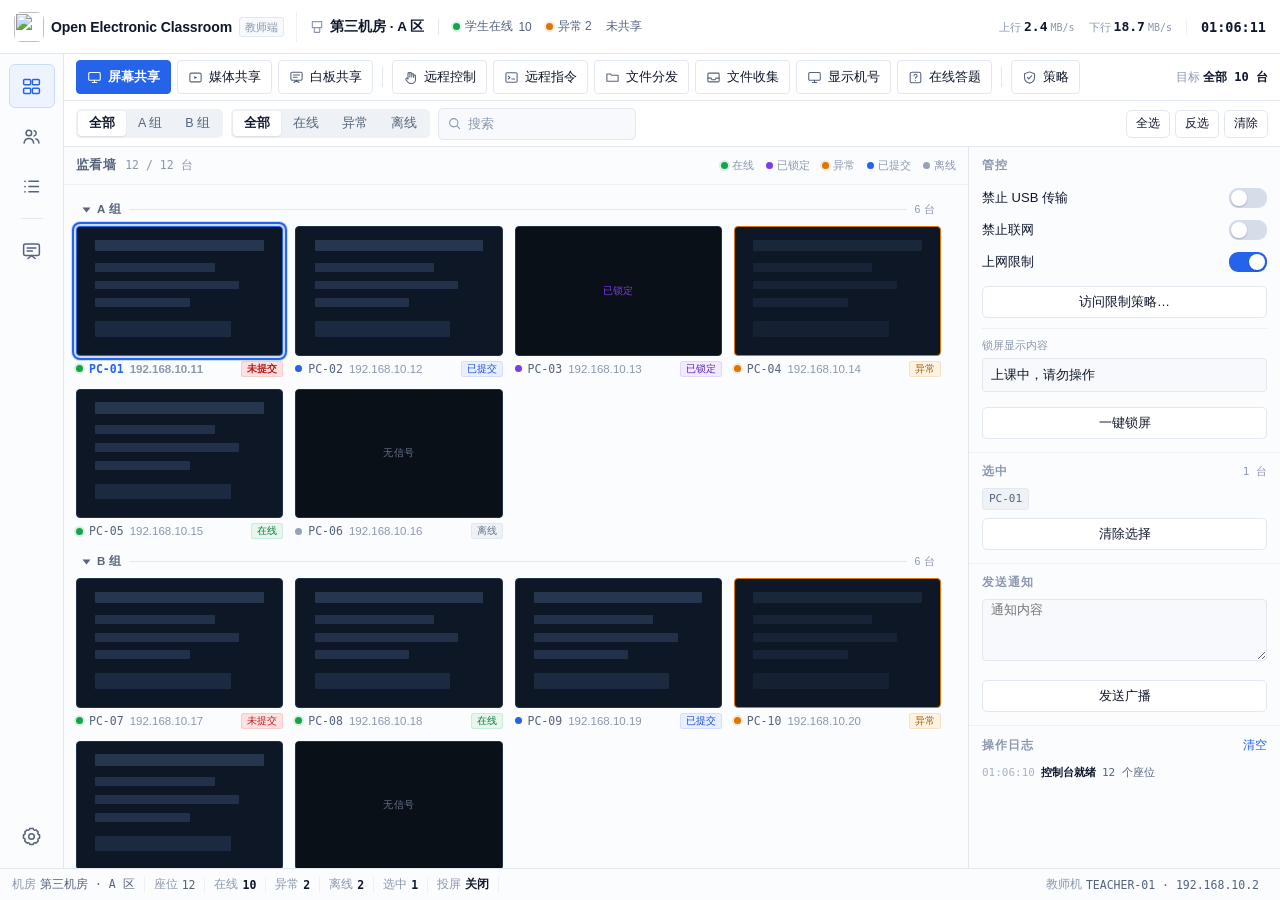
==== commit aa978ef7: "feat: 右侧面板新增发送通知（多行文本 + 广播到全部学生机）" ====
--- a/Teacher/web-console/index.html
+++ b/Teacher/web-console/index.html
@@ -192,6 +192,12 @@
             <button type="button" class="btn btn-block" id="clearSelBtn">清除选择</button>
           </section>
 
+          <section class="block">
+            <header class="block-head"><h3>发送通知</h3></header>
+            <textarea class="input notice-input" id="noticeText" rows="3" placeholder="通知内容" draggable="false"></textarea>
+            <button type="button" class="btn btn-block" id="noticeSend">发送广播</button>
+          </section>
+
           <section class="block block-log">
             <header class="block-head">
               <h3>操作日志</h3>
--- a/Teacher/web-console/styles.css
+++ b/Teacher/web-console/styles.css
@@ -347,11 +347,25 @@
 }
 
 .seg {
+  position: relative;
   display: inline-flex;
   padding: 2px;
   background: #eef2f7;
   border-radius: 5px;
   gap: 1px;
+}
+
+/* 切换时滑动的白色指示块 */
+.seg-thumb {
+  position: absolute;
+  top: 2px;
+  left: 0;
+  height: calc(100% - 4px);
+  background: var(--panel);
+  border-radius: 4px;
+  box-shadow: 0 1px 2px rgba(15, 23, 42, 0.09);
+  transition: transform 0.18s ease, width 0.18s ease, opacity 0.12s ease;
+  pointer-events: none;
 }
 
 .seg button {
@@ -437,9 +451,10 @@
 }
 
 .seg button.is-active {
+  position: relative;
+  z-index: 1;
   color: var(--text);
-  background: var(--panel);
-  box-shadow: 0 1px 2px rgba(15, 23, 42, 0.09);
+  background: transparent;
   font-weight: 600;
 }
 
@@ -1262,6 +1277,16 @@
 .sw:focus-visible + .sw-ui {
   outline: 2px solid rgba(37, 99, 235, 0.45);
   outline-offset: 2px;
+}
+
+/* 发送通知 */
+.notice-input {
+  width: 100%;
+  min-height: 62px;
+  margin-bottom: 8px;
+  padding: 8px 10px;
+  resize: vertical;
+  line-height: 1.5;
 }
 
 /* 一键锁屏 */
@@ -1950,31 +1975,82 @@
 /* ---------- 提示 ---------- */
 .toasts {
   position: fixed;
+  right: 12px;
+  bottom: 36px;
   z-index: 90;
-  bottom: 18px;
-  left: 50%;
-  display: flex;
-  align-items: center;
+  display: flex;
+  align-items: flex-end;
   flex-direction: column;
-  gap: 5px;
-  transform: translateX(-50%);
+  gap: 8px;
   pointer-events: none;
 }
 
+/* Windows 通知样式：白卡片 + 图标 + 文字，从右下角滑入 */
 .toast {
-  padding: 7px 13px;
-  color: #e6edf7;
-  background: #16213a;
-  border-radius: 4px;
-  box-shadow: 0 6px 18px rgba(15, 23, 42, 0.28);
+  display: flex;
+  align-items: flex-start;
+  width: 300px;
+  padding: 11px 13px;
+  color: var(--text);
+  background: rgba(255, 255, 255, 0.98);
+  border: 1px solid #e2e8f0;
+  border-radius: 10px;
+  box-shadow: 0 8px 26px rgba(15, 23, 42, 0.16);
   font-size: 12.5px;
-  animation: toast-in 0.16s ease-out;
+  line-height: 1.45;
+  gap: 10px;
+  animation: toast-in 0.2s cubic-bezier(0.2, 0.9, 0.3, 1);
+}
+
+.toast-icon {
+  display: grid;
+  width: 26px;
+  height: 26px;
+  flex: 0 0 auto;
+  color: #fff;
+  background: var(--accent);
+  border-radius: 6px;
+  font-size: 13px;
+  font-weight: 700;
+  place-items: center;
+}
+
+.toast.is-error {
+  border-color: #fecaca;
+  background: #fffafa;
+}
+
+.toast.is-error .toast-icon {
+  background: #dc2626;
+}
+
+.toast-close {
+  margin-left: 2px;
+  padding: 0 2px;
+  align-self: flex-start;
+  color: var(--text-3);
+  background: none;
+  border: 0;
+  font-size: 12px;
+  line-height: 1.4;
+  cursor: pointer;
+  pointer-events: auto;
+}
+
+.toast-close:hover {
+  color: #b91c1c;
+}
+
+.toast-text {
+  min-width: 0;
+  padding-top: 2px;
+  word-break: break-word;
 }
 
 @keyframes toast-in {
   from {
     opacity: 0;
-    transform: translateY(4px);
+    transform: translateX(24px) scale(0.98);
   }
 }
 
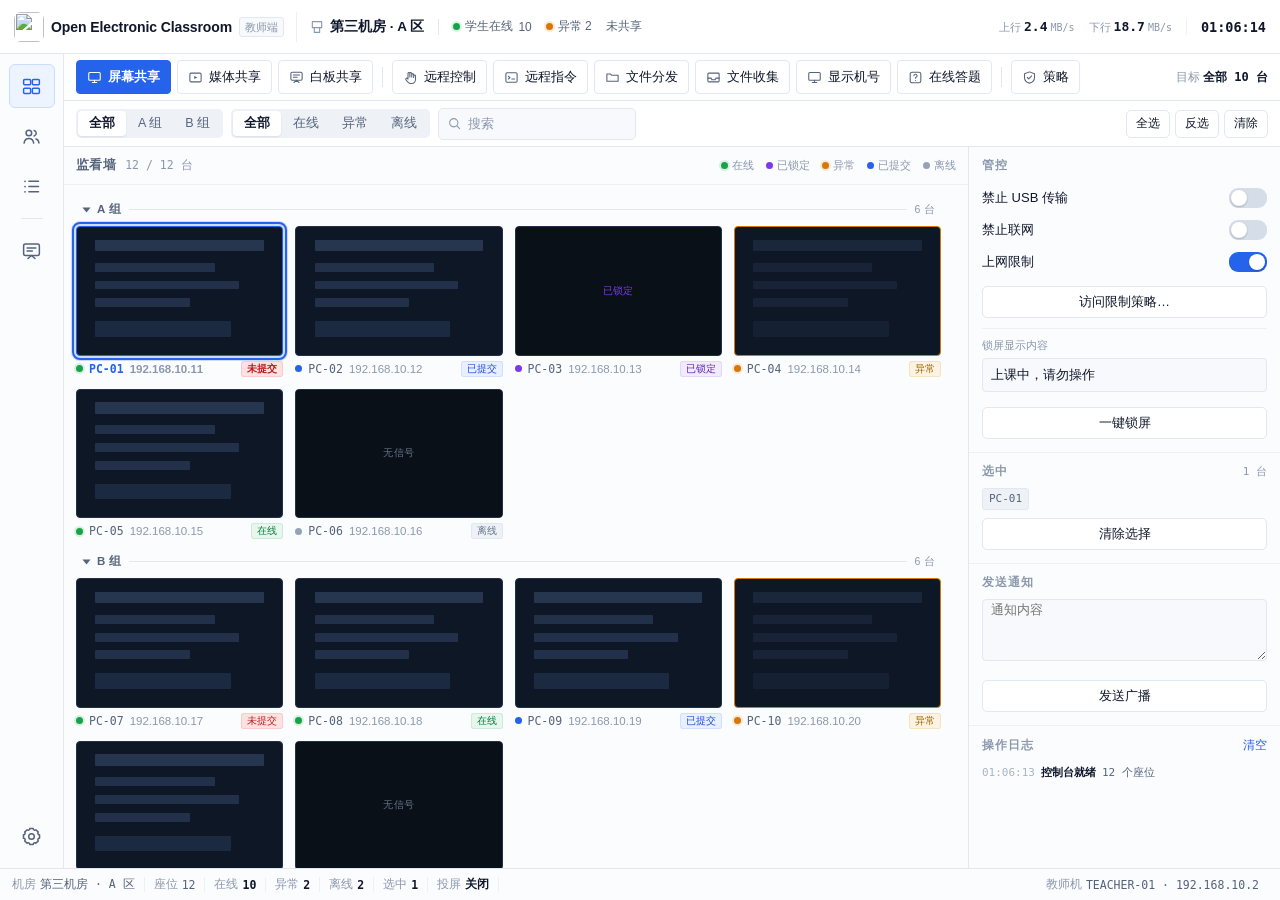
==== commit b1422245: "feat(web-console): 右键菜单支持对单台或多台机器发送通知" ====
--- a/Teacher/web-console/index.html
+++ b/Teacher/web-console/index.html
@@ -235,6 +235,22 @@
     </form>
   </dialog>
 
+  <dialog class="modal modal-sm" id="noticeDialog">
+    <form method="dialog" class="modal-box">
+      <header class="modal-head">
+        <h2>发送通知</h2>
+        <span class="modal-hint" id="noticeTarget"></span>
+      </header>
+      <div class="modal-body">
+        <textarea class="input notice-input" id="noticeBody" rows="3" placeholder="通知内容" draggable="false"></textarea>
+      </div>
+      <footer class="modal-foot">
+        <button type="button" class="btn" data-close>取消</button>
+        <button type="button" class="btn btn-primary" id="noticeDialogSend">发送</button>
+      </footer>
+    </form>
+  </dialog>
+
   <dialog class="modal modal-sm" id="groupDialog">
     <form method="dialog" class="modal-box">
       <header class="modal-head">
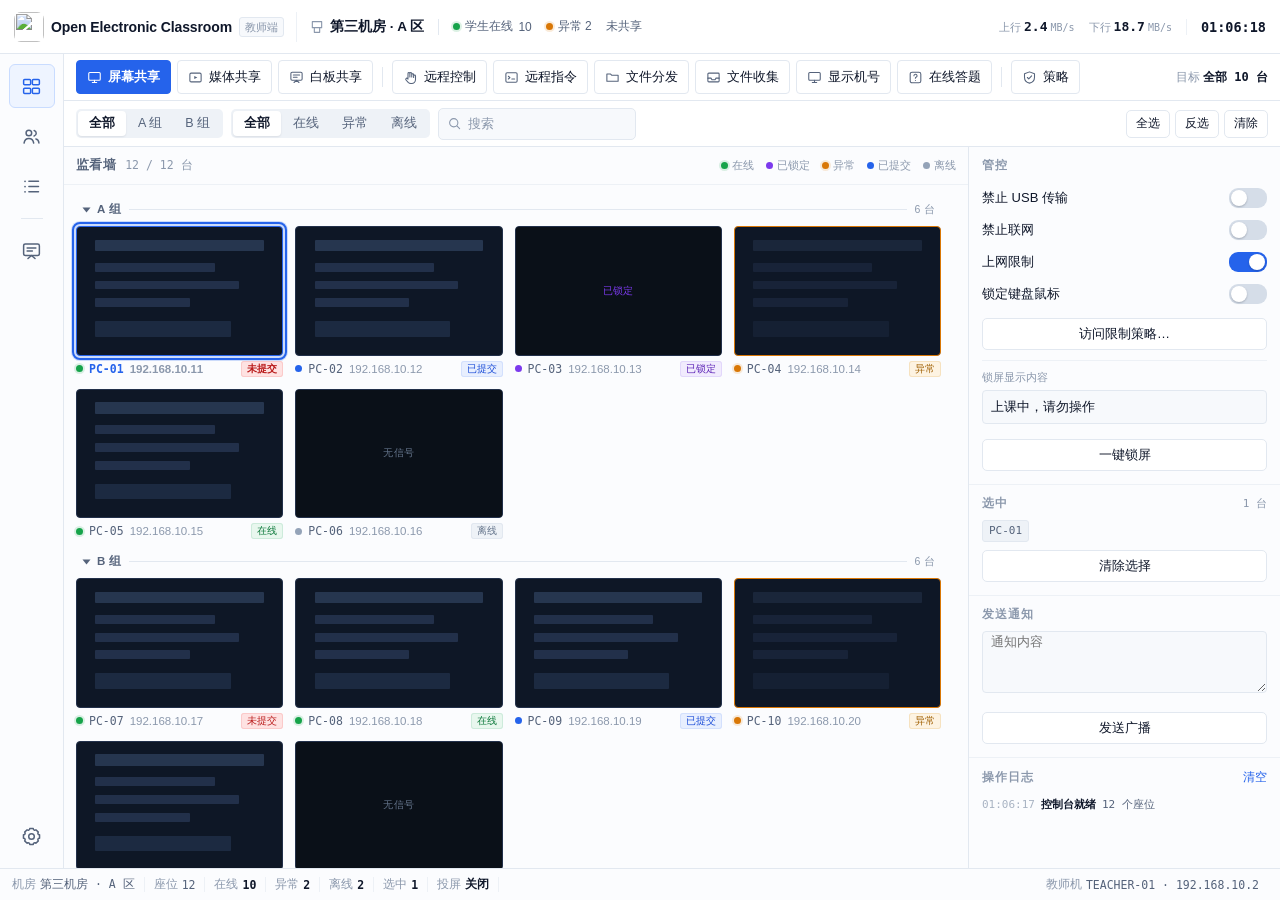
==== commit b742ed72: "feat: 管控新增锁定键盘鼠标开关" ====
--- a/Teacher/web-console/index.html
+++ b/Teacher/web-console/index.html
@@ -174,6 +174,11 @@
               <input type="checkbox" class="sw" id="swInternet" checked>
               <span class="sw-ui"></span>
             </label>
+            <label class="row">
+              <span class="row-k">锁定键盘鼠标</span>
+              <input type="checkbox" class="sw" id="swInput">
+              <span class="sw-ui"></span>
+            </label>
             <button type="button" class="btn btn-block" id="policyBtn">访问限制策略…</button>
 
             <div class="lock-box">
--- a/Teacher/web-console/styles.css
+++ b/Teacher/web-console/styles.css
@@ -1987,6 +1987,7 @@
 
 /* Windows 通知样式：白卡片 + 图标 + 文字，从右下角滑入 */
 .toast {
+  position: relative;
   display: flex;
   align-items: flex-start;
   width: 300px;
@@ -2015,7 +2016,27 @@
   place-items: center;
 }
 
+.toast.is-clickable {
+  cursor: pointer;
+}
+
+.toast.is-clickable:hover {
+  border-color: #fca5a5;
+  box-shadow: 0 10px 28px rgba(15, 23, 42, 0.2);
+}
+
+.toast.is-warn {
+  padding-right: 13px;
+  border-color: #fde68a;
+  background: #fffdf4;
+}
+
+.toast.is-warn .toast-icon {
+  background: #d97706;
+}
+
 .toast.is-error {
+  padding-right: 32px;
   border-color: #fecaca;
   background: #fffafa;
 }
@@ -2025,14 +2046,20 @@
 }
 
 .toast-close {
-  margin-left: 2px;
-  padding: 0 2px;
-  align-self: flex-start;
+  position: absolute;
+  top: 50%;
+  right: 8px;
+  transform: translateY(-50%);
+  width: 18px;
+  height: 18px;
+  padding: 0;
   color: var(--text-3);
   background: none;
   border: 0;
+  border-radius: 4px;
   font-size: 12px;
-  line-height: 1.4;
+  line-height: 18px;
+  text-align: center;
   cursor: pointer;
   pointer-events: auto;
 }
